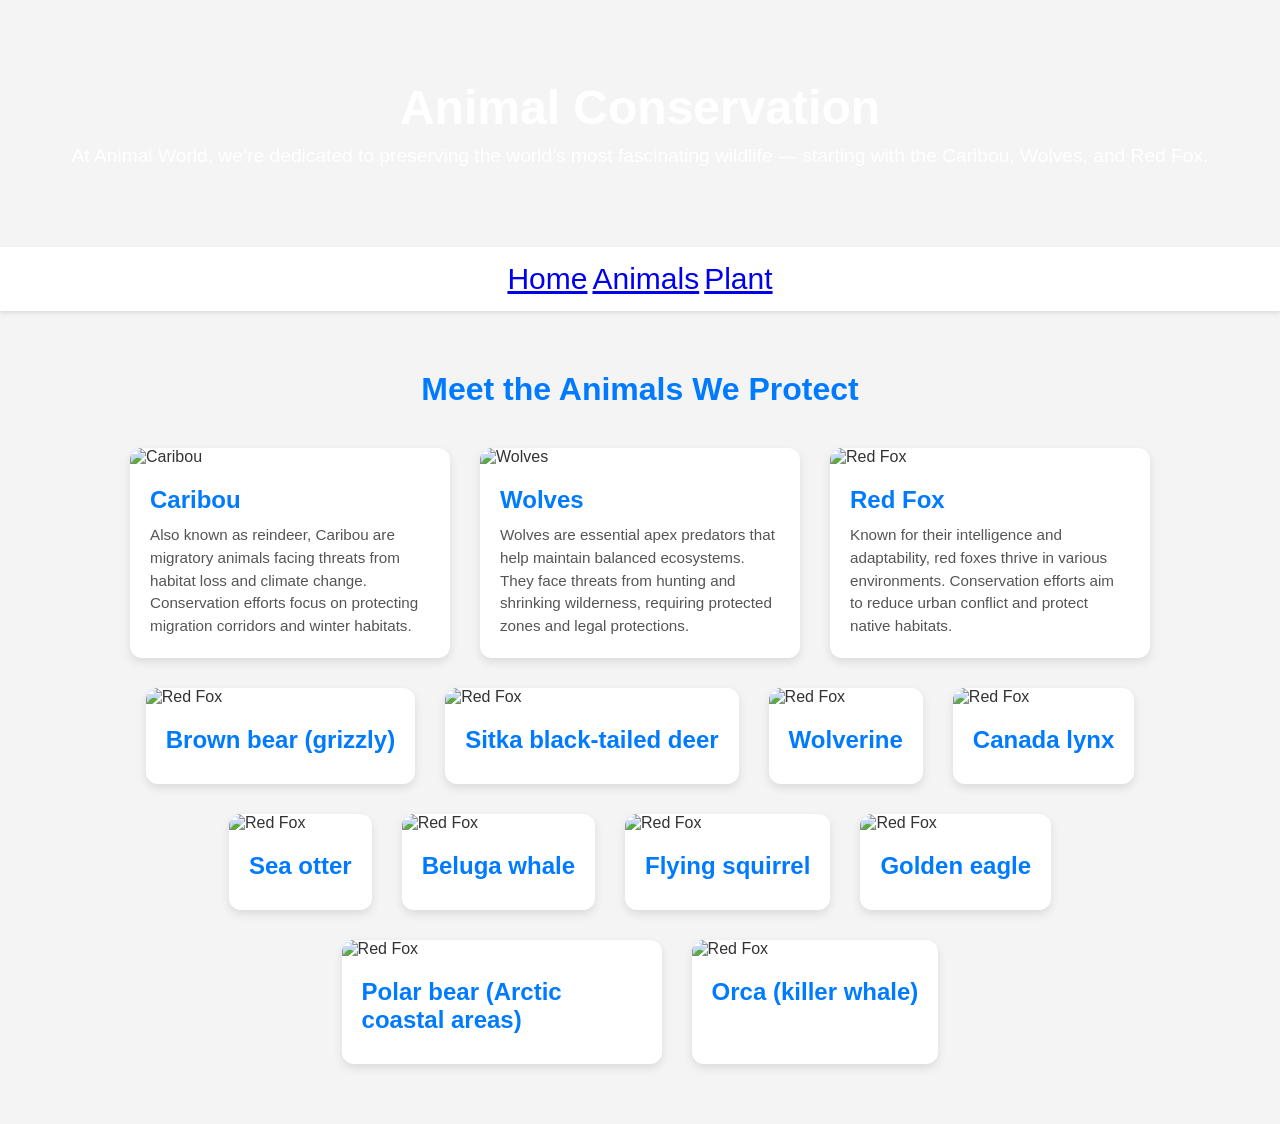
==== animals.html @ 31cdc539 "Update animals.html" ====
<!DOCTYPE html>
<html lang="en">
<head>
  <meta charset="UTF-8" />
  <meta name="viewport" content="width=device-width, initial-scale=1.0"/>
  <title>Animal | Alaska</title>
</head>
  <style>
    * {
      margin: 0;
      padding: 0;
      box-sizing: border-box;
    }

    nav {
      background-color: white;
      display: flex;
      justify-content: center;
      padding: 15px;
      gap: 5px;
      font-size: 30px;
      text-decoration: none;
      box-shadow: 0 2px 4px rgba(0,0,0,0.1);
    }

    body {
      font-family: 'Segoe UI', Tahoma, Geneva, Verdana, sans-serif;
      background-color: #f4f4f4;
      color: #333;
    }

    header {
      background: url('https://wallpaperaccess.com/full/6371970.jpg') center/cover no-repeat;
      color: white;
      padding: 80px 20px;
      text-align: center;
    }

    header h1 {
      font-size: 3rem;
      margin-bottom: 10px;
    }

    header p {
      font-size: 1.2rem;
    }

    .section {
      padding: 60px 20px;
      max-width: 1100px;
      margin: auto;
    }

    .section h2 {
      font-size: 2rem;
      color: #007BFF;
      text-align: center;
      margin-bottom: 40px;
    }

    .animal-cards {
      display: flex;
      flex-wrap: wrap;
      gap: 30px;
      justify-content: center;
    }

    .card {
      background-color: white;
      border-radius: 12px;
      box-shadow: 0 4px 10px rgba(0, 0, 0, 0.1);
      overflow: hidden;
      max-width: 320px;
    }


    .card img {
      width: 100%;
      height: 200px;
      object-fit: cover;
    }

    .card-content {
      padding: 20px;
    }

    .card-content h3 {
      color: #007BFF;
      margin-bottom: 10px;
      font-size: 1.5rem;
    }

    .card-content p {
      color: #555;
      font-size: 0.95rem;
      line-height: 1.5;
    }

    footer {
      background-color: #007BFF;
      color: white;
      text-align: center;
      padding: 20px;
      margin-top: 60px;
    }

    @media (max-width: 768px) {
      .card {
        max-width: 90%;
      }

      header h1 {
        font-size: 2.2rem;
      }
    }
  </style>
<body>

  <header>
    <h1>Animal Conservation</h1>
    <p>At Animal World, we’re dedicated to preserving the world’s most fascinating wildlife — starting with the Caribou, Wolves, and Red Fox.</p>
  </header>

   <nav>
    <a href="index.html">Home</a>
    <a href="animals.html">Animals</a>
    <a href="plants.html">Plant</a>
  </nav>
  <section class="section">
    <h2>Meet the Animals We Protect</h2>
    <div class="animal-cards">

      <!-- Caribou -->
      <div class="card">
        <img src="https://static01.nyt.com/images/2016/10/01/science/01CARIBOU3/01CARIBOU3-superJumbo.jpg" alt="Caribou">
        <div class="card-content">
          <h3>Caribou</h3>
          <p>Also known as reindeer, Caribou are migratory animals facing threats from habitat loss and climate change. Conservation efforts focus on protecting migration corridors and winter habitats.</p>
        </div>
      </div>

      <!-- Wolves -->
      <div class="card">
        <img src="https://cdn.pixabay.com/photo/2023/07/22/05/50/wolf-8142720_1280.png" alt="Wolves">
        <div class="card-content">
          <h3>Wolves</h3>
          <p>Wolves are essential apex predators that help maintain balanced ecosystems. They face threats from hunting and shrinking wilderness, requiring protected zones and legal protections.</p>
        </div>
      </div>

      <!-- Red Fox -->
      <div class="card">
        <img src="https://cangeo-media-library.s3.amazonaws.com/s3fs-public/images/web_articles/article_images/2996/urbanfox_feb11.jpg" alt="Red Fox">
        <div class="card-content">
          <h3>Red Fox</h3>
          <p>Known for their intelligence and adaptability, red foxes thrive in various environments. Conservation efforts aim to reduce urban conflict and protect native habitats.</p>
        </div>
      </div>
       <!-- Lion -->
      <div class="card">
        <img src="https://www.jessleephotos.com/images/xl/Alaska-Brown-Bear-41934.jpg" alt="Red Fox">
        <div class="card-content">
          <h3>Brown bear (grizzly)</h3>
          <p></p>
        </div>
      </div>
         <!-- Elephant -->
       <div class="card">
        <img src="https://uploads.alaska.org/suppliers/activities/A/alaska-wildlife-conservation-center/_1600xAUTO_crop_center-center_65_none/Deer-Photo-alaska-untitled.jpg" alt="Red Fox">
        <div class="card-content">
          <h3>Sitka black-tailed deer</h3>
          <p></p>
        </div>
      </div>
       <!-- Dolphin -->
       <div class="card">
        <img src="https://cdn.britannica.com/32/193032-050-C92D7C5E/Wolverine.jpg" alt="Red Fox">
        <div class="card-content">
          <h3>Wolverine</h3>
          <p></p>
        </div>
      </div>
      <!-- Giraffe -->
       <div class="card">
        <img src="https://biogenus.ca/wp-content/uploads/2018/01/lynx-du-canada-biogenus-1.jpg" alt="Red Fox">
        <div class="card-content">
          <h3>Canada lynx</h3>
          <p></p>
        </div>
      </div>
      <!-- Tiger -->
       <div class="card">
        <img src="https://tse4.mm.bing.net/th/id/OIP.Ovnk9R7Os-u9JIUzHKbbIgHaFT?rs=1&pid=ImgDetMain&o=7&rm=3" alt="Red Fox">
        <div class="card-content">
          <h3>Sea otter</h3>
          <p></p>
        </div>
      </div>
      <!-- Penguin -->
       <div class="card">
        <img src="https://th.bing.com/th/id/R.25cbe1914d8253316f32c6964cafcf44?rik=Ju%2bklzM0HAY4Yw&pid=ImgRaw&r=0" alt="Red Fox">
        <div class="card-content">
          <h3>Beluga whale</h3>
          <p></p>
        </div>
      </div>
      <!-- Gorilla -->
       <div class="card">
        <img src="https://d.newsweek.com/en/full/1311423/pink-squirrel-flying-squirrel-new-world-flying-squirrel-biology-north-america.jpg" alt="Red Fox">
        <div class="card-content">
          <h3>Flying squirrel</h3>
          <p></p>
        </div>
      </div>
      <!-- Kangaroo -->
       <div class="card">
        <img src="https://images.pexels.com/photos/39364/golden-eagle-adler-bird-raptor-39364.jpeg?cs=srgb&dl=pexels-pixabay-39364.jpg&fm=jpg" alt="Red Fox">
        <div class="card-content">
          <h3>Golden eagle</h3>
          <p></p>
        </div>
      </div>
           <!-- Zebra -->
       <div class="card">
        <img src="https://img.freepik.com/premium-photo/polar-bear-antarctica_691609-707.jpg?w=2000" alt="Red Fox">
        <div class="card-content">
          <h3>Polar bear (Arctic coastal areas)</h3>
          <p></p>
        </div>
      </div>
           <!-- Panda -->
       <div class="card">
        <img src="https://animalfactguide.com/wp-content/uploads/2024/01/orca-close.jpg" alt="Red Fox">
        <div class="card-content">
          <h3>Orca (killer whale)</h3>
          <p></p>
        </div>
      </div>

    </div>
  </section>

</body>
</html>
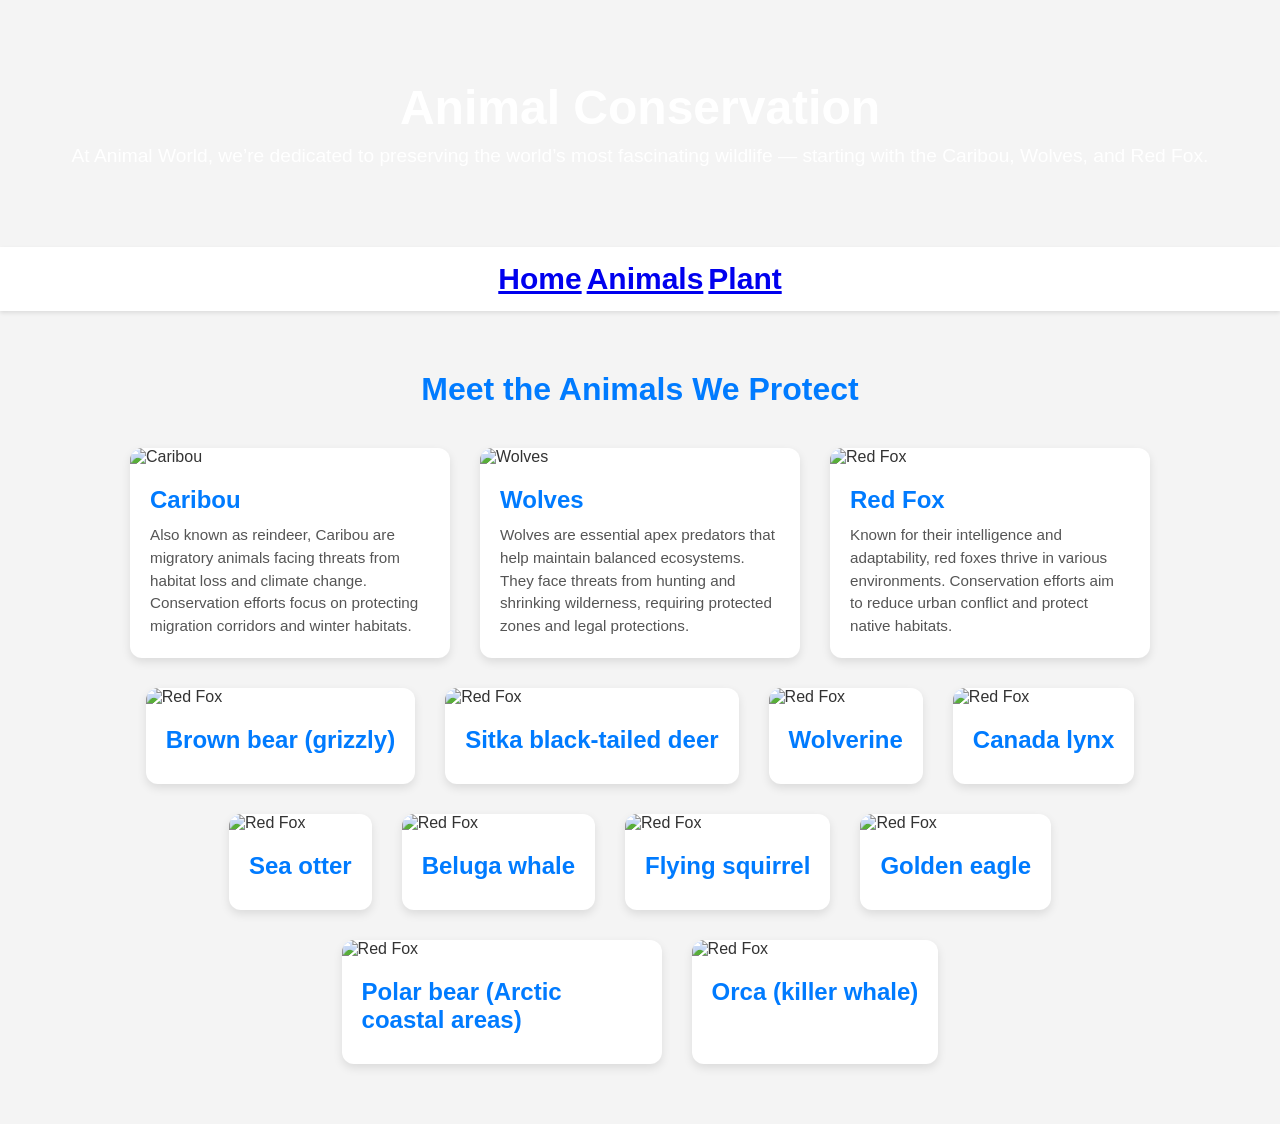
==== commit 0da6dc5e: "Update animals.html" ====
--- a/animals.html
+++ b/animals.html
@@ -20,7 +20,9 @@
       gap: 5px;
       font-size: 30px;
       text-decoration: none;
+      text-decoration-color: blue;
       box-shadow: 0 2px 4px rgba(0,0,0,0.1);
+      font-weight: bold;
     }
 
     body {
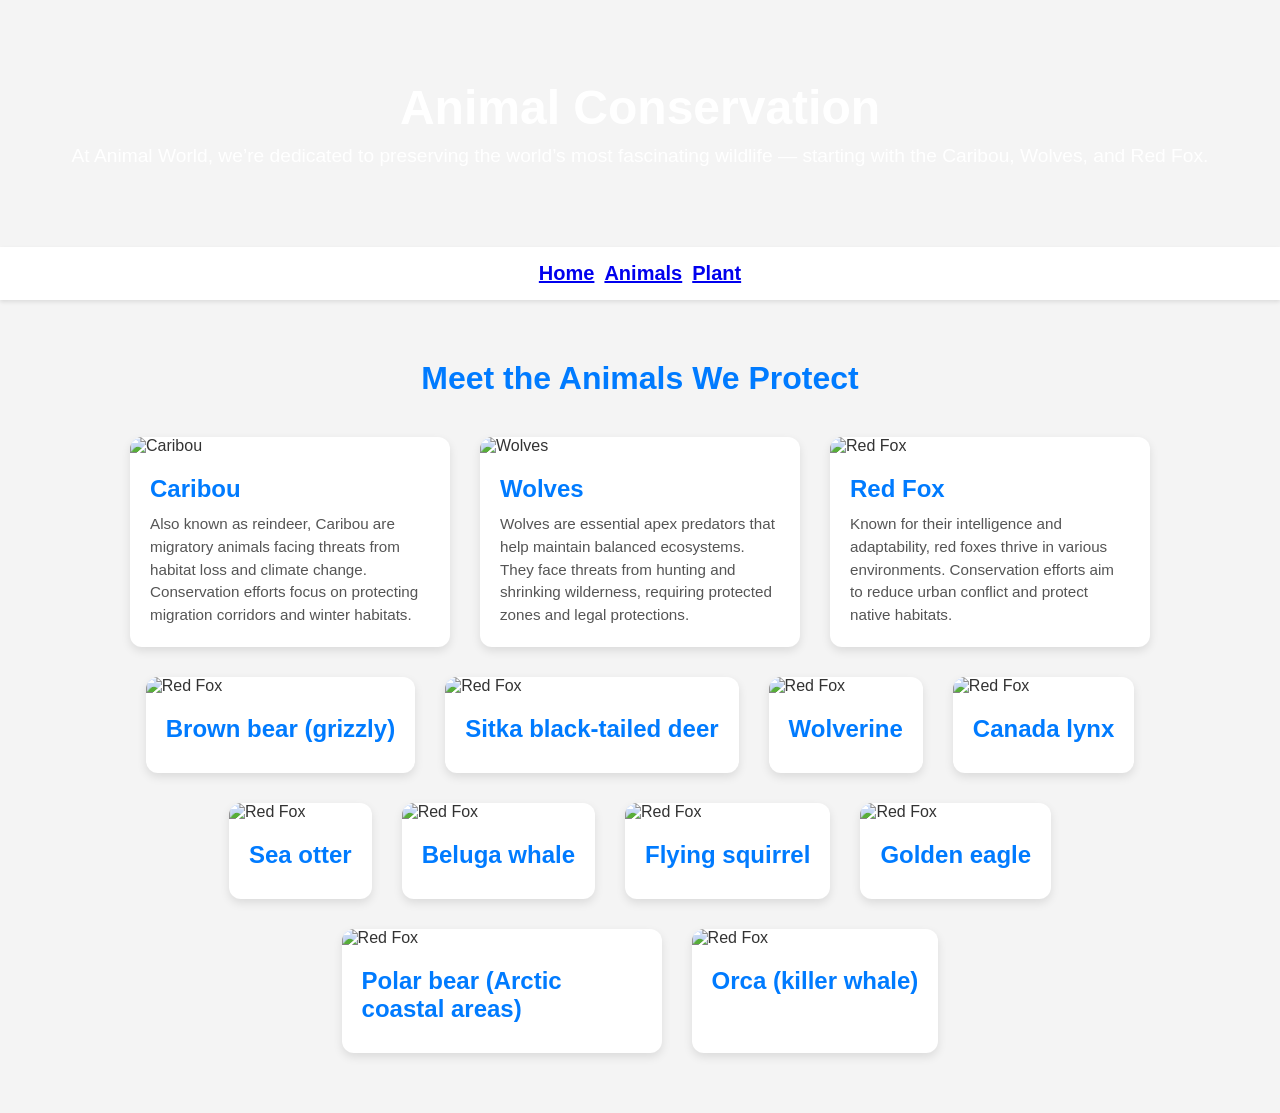
==== commit 2411d5e0: "Update animals.html" ====
--- a/animals.html
+++ b/animals.html
@@ -12,13 +12,13 @@
       box-sizing: border-box;
     }
 
-    nav {
+    nav, a:visited {
       background-color: white;
       display: flex;
       justify-content: center;
       padding: 15px;
-      gap: 5px;
-      font-size: 30px;
+      gap: 10px;
+      font-size: 20px;
       text-decoration: none;
       text-decoration-color: blue;
       box-shadow: 0 2px 4px rgba(0,0,0,0.1);
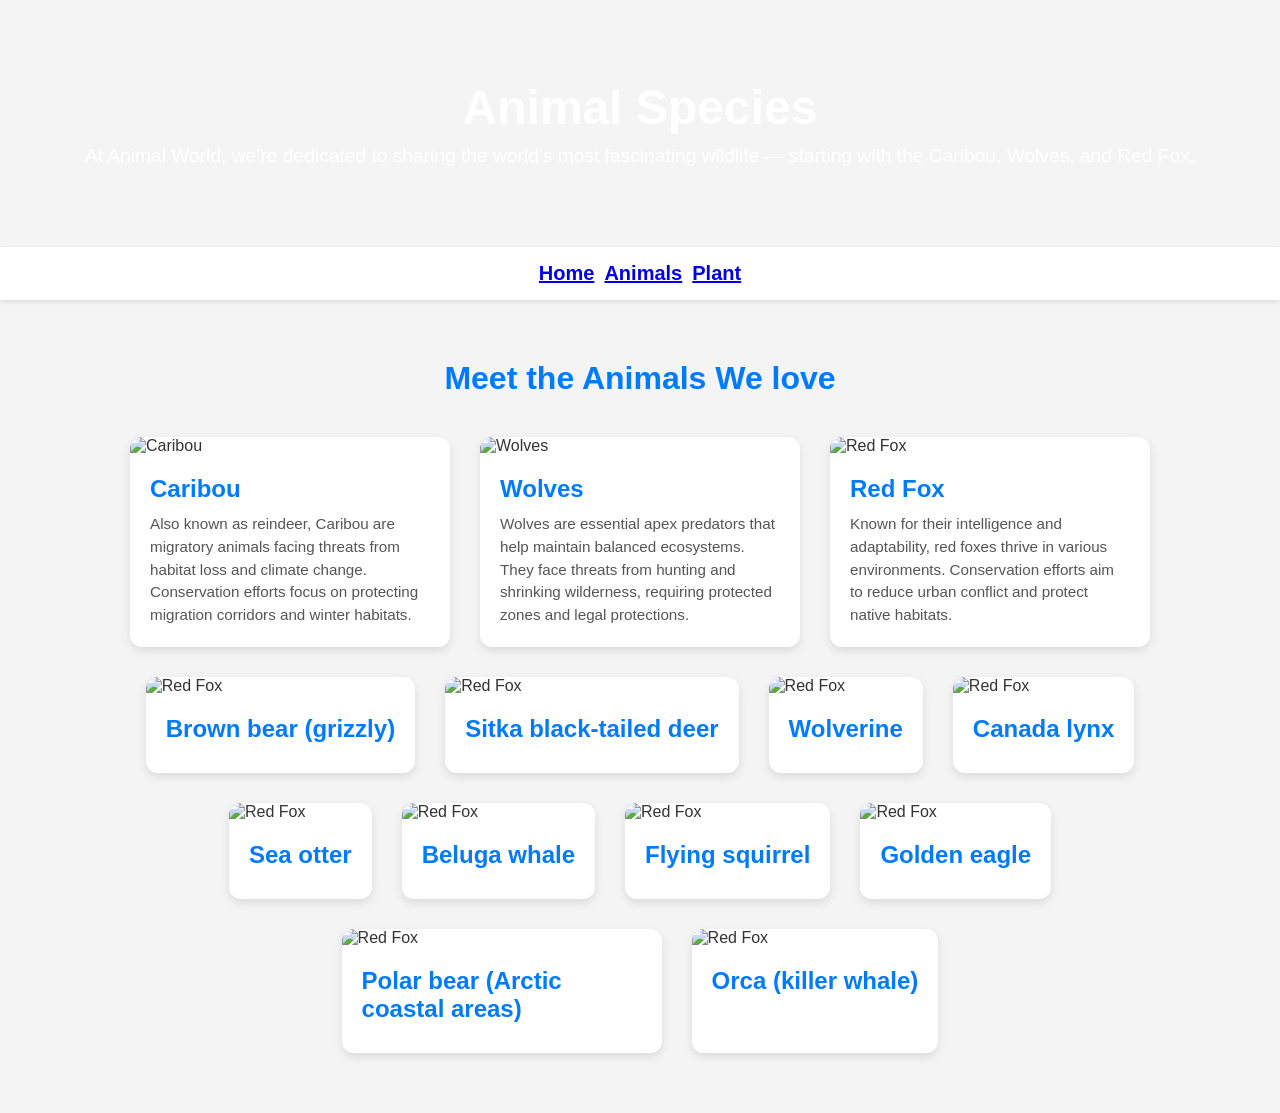
==== commit 3b6430c0: "Update animals.html" ====
--- a/animals.html
+++ b/animals.html
@@ -119,8 +119,8 @@
 <body>
 
   <header>
-    <h1>Animal Conservation</h1>
-    <p>At Animal World, we’re dedicated to preserving the world’s most fascinating wildlife — starting with the Caribou, Wolves, and Red Fox.</p>
+    <h1>Animal Species</h1>
+    <p>At Animal World, we’re dedicated to sharing the world’s most fascinating wildlife — starting with the Caribou, Wolves, and Red Fox.</p>
   </header>
 
    <nav>
@@ -129,7 +129,7 @@
     <a href="plants.html">Plant</a>
   </nav>
   <section class="section">
-    <h2>Meet the Animals We Protect</h2>
+    <h2>Meet the Animals We love</h2>
     <div class="animal-cards">
 
       <!-- Caribou -->
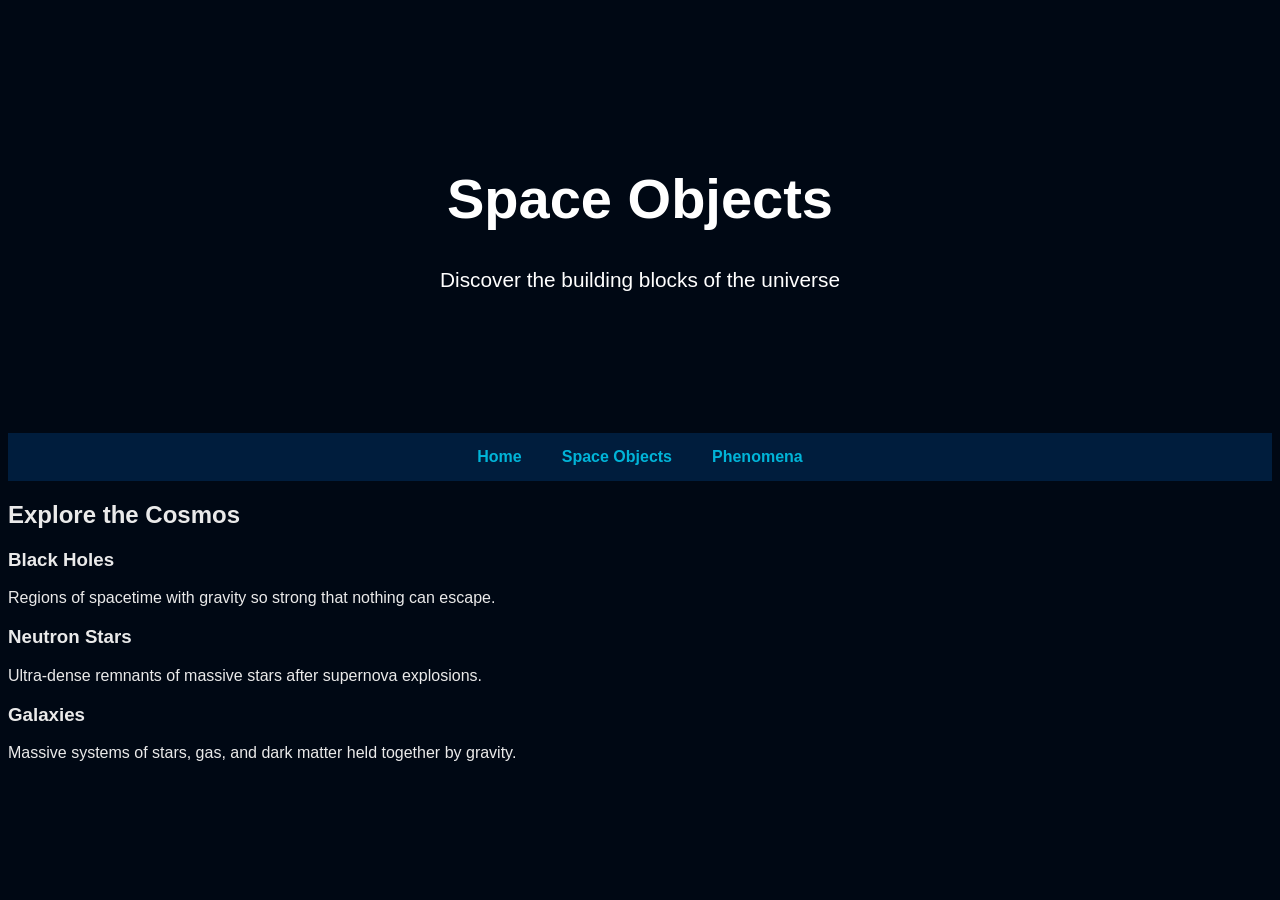
==== commit 6647f468: "Update animals.html" ====
--- a/animals.html
+++ b/animals.html
@@ -1,247 +1,43 @@
 <!DOCTYPE html>
 <html lang="en">
 <head>
-  <meta charset="UTF-8" />
-  <meta name="viewport" content="width=device-width, initial-scale=1.0"/>
-  <title>Animal | Alaska</title>
+<meta charset="UTF-8">
+<title>Space Objects</title>
+<link rel="stylesheet" href="style.css">
 </head>
-  <style>
-    * {
-      margin: 0;
-      padding: 0;
-      box-sizing: border-box;
-    }
 
-    nav, a:visited {
-      background-color: white;
-      display: flex;
-      justify-content: center;
-      padding: 15px;
-      gap: 10px;
-      font-size: 20px;
-      text-decoration: none;
-      text-decoration-color: blue;
-      box-shadow: 0 2px 4px rgba(0,0,0,0.1);
-      font-weight: bold;
-    }
-
-    body {
-      font-family: 'Segoe UI', Tahoma, Geneva, Verdana, sans-serif;
-      background-color: #f4f4f4;
-      color: #333;
-    }
-
-    header {
-      background: url('https://wallpaperaccess.com/full/6371970.jpg') center/cover no-repeat;
-      color: white;
-      padding: 80px 20px;
-      text-align: center;
-    }
-
-    header h1 {
-      font-size: 3rem;
-      margin-bottom: 10px;
-    }
-
-    header p {
-      font-size: 1.2rem;
-    }
-
-    .section {
-      padding: 60px 20px;
-      max-width: 1100px;
-      margin: auto;
-    }
-
-    .section h2 {
-      font-size: 2rem;
-      color: #007BFF;
-      text-align: center;
-      margin-bottom: 40px;
-    }
-
-    .animal-cards {
-      display: flex;
-      flex-wrap: wrap;
-      gap: 30px;
-      justify-content: center;
-    }
-
-    .card {
-      background-color: white;
-      border-radius: 12px;
-      box-shadow: 0 4px 10px rgba(0, 0, 0, 0.1);
-      overflow: hidden;
-      max-width: 320px;
-    }
-
-
-    .card img {
-      width: 100%;
-      height: 200px;
-      object-fit: cover;
-    }
-
-    .card-content {
-      padding: 20px;
-    }
-
-    .card-content h3 {
-      color: #007BFF;
-      margin-bottom: 10px;
-      font-size: 1.5rem;
-    }
-
-    .card-content p {
-      color: #555;
-      font-size: 0.95rem;
-      line-height: 1.5;
-    }
-
-    footer {
-      background-color: #007BFF;
-      color: white;
-      text-align: center;
-      padding: 20px;
-      margin-top: 60px;
-    }
-
-    @media (max-width: 768px) {
-      .card {
-        max-width: 90%;
-      }
-
-      header h1 {
-        font-size: 2.2rem;
-      }
-    }
-  </style>
 <body>
 
-  <header>
-    <h1>Animal Species</h1>
-    <p>At Animal World, we’re dedicated to sharing the world’s most fascinating wildlife — starting with the Caribou, Wolves, and Red Fox.</p>
-  </header>
+<header>
+  <h1>Space Objects</h1>
+  <p>Discover the building blocks of the universe</p>
+</header>
 
-   <nav>
-    <a href="index.html">Home</a>
-    <a href="animals.html">Animals</a>
-    <a href="plants.html">Plant</a>
-  </nav>
-  <section class="section">
-    <h2>Meet the Animals We love</h2>
-    <div class="animal-cards">
+<nav>
+  <a href="index.html">Home</a>
+  <a href="space-objects.html">Space Objects</a>
+  <a href="phenomena.html">Phenomena</a>
+</nav>
 
-      <!-- Caribou -->
-      <div class="card">
-        <img src="https://static01.nyt.com/images/2016/10/01/science/01CARIBOU3/01CARIBOU3-superJumbo.jpg" alt="Caribou">
-        <div class="card-content">
-          <h3>Caribou</h3>
-          <p>Also known as reindeer, Caribou are migratory animals facing threats from habitat loss and climate change. Conservation efforts focus on protecting migration corridors and winter habitats.</p>
-        </div>
-      </div>
+<section class="section">
+  <h2>Explore the Cosmos</h2>
 
-      <!-- Wolves -->
-      <div class="card">
-        <img src="https://cdn.pixabay.com/photo/2023/07/22/05/50/wolf-8142720_1280.png" alt="Wolves">
-        <div class="card-content">
-          <h3>Wolves</h3>
-          <p>Wolves are essential apex predators that help maintain balanced ecosystems. They face threats from hunting and shrinking wilderness, requiring protected zones and legal protections.</p>
-        </div>
-      </div>
+  <div class="card">
+    <h3>Black Holes</h3>
+    <p>Regions of spacetime with gravity so strong that nothing can escape.</p>
+  </div>
 
-      <!-- Red Fox -->
-      <div class="card">
-        <img src="https://cangeo-media-library.s3.amazonaws.com/s3fs-public/images/web_articles/article_images/2996/urbanfox_feb11.jpg" alt="Red Fox">
-        <div class="card-content">
-          <h3>Red Fox</h3>
-          <p>Known for their intelligence and adaptability, red foxes thrive in various environments. Conservation efforts aim to reduce urban conflict and protect native habitats.</p>
-        </div>
-      </div>
-       <!-- Lion -->
-      <div class="card">
-        <img src="https://www.jessleephotos.com/images/xl/Alaska-Brown-Bear-41934.jpg" alt="Red Fox">
-        <div class="card-content">
-          <h3>Brown bear (grizzly)</h3>
-          <p></p>
-        </div>
-      </div>
-         <!-- Elephant -->
-       <div class="card">
-        <img src="https://uploads.alaska.org/suppliers/activities/A/alaska-wildlife-conservation-center/_1600xAUTO_crop_center-center_65_none/Deer-Photo-alaska-untitled.jpg" alt="Red Fox">
-        <div class="card-content">
-          <h3>Sitka black-tailed deer</h3>
-          <p></p>
-        </div>
-      </div>
-       <!-- Dolphin -->
-       <div class="card">
-        <img src="https://cdn.britannica.com/32/193032-050-C92D7C5E/Wolverine.jpg" alt="Red Fox">
-        <div class="card-content">
-          <h3>Wolverine</h3>
-          <p></p>
-        </div>
-      </div>
-      <!-- Giraffe -->
-       <div class="card">
-        <img src="https://biogenus.ca/wp-content/uploads/2018/01/lynx-du-canada-biogenus-1.jpg" alt="Red Fox">
-        <div class="card-content">
-          <h3>Canada lynx</h3>
-          <p></p>
-        </div>
-      </div>
-      <!-- Tiger -->
-       <div class="card">
-        <img src="https://tse4.mm.bing.net/th/id/OIP.Ovnk9R7Os-u9JIUzHKbbIgHaFT?rs=1&pid=ImgDetMain&o=7&rm=3" alt="Red Fox">
-        <div class="card-content">
-          <h3>Sea otter</h3>
-          <p></p>
-        </div>
-      </div>
-      <!-- Penguin -->
-       <div class="card">
-        <img src="https://th.bing.com/th/id/R.25cbe1914d8253316f32c6964cafcf44?rik=Ju%2bklzM0HAY4Yw&pid=ImgRaw&r=0" alt="Red Fox">
-        <div class="card-content">
-          <h3>Beluga whale</h3>
-          <p></p>
-        </div>
-      </div>
-      <!-- Gorilla -->
-       <div class="card">
-        <img src="https://d.newsweek.com/en/full/1311423/pink-squirrel-flying-squirrel-new-world-flying-squirrel-biology-north-america.jpg" alt="Red Fox">
-        <div class="card-content">
-          <h3>Flying squirrel</h3>
-          <p></p>
-        </div>
-      </div>
-      <!-- Kangaroo -->
-       <div class="card">
-        <img src="https://images.pexels.com/photos/39364/golden-eagle-adler-bird-raptor-39364.jpeg?cs=srgb&dl=pexels-pixabay-39364.jpg&fm=jpg" alt="Red Fox">
-        <div class="card-content">
-          <h3>Golden eagle</h3>
-          <p></p>
-        </div>
-      </div>
-           <!-- Zebra -->
-       <div class="card">
-        <img src="https://img.freepik.com/premium-photo/polar-bear-antarctica_691609-707.jpg?w=2000" alt="Red Fox">
-        <div class="card-content">
-          <h3>Polar bear (Arctic coastal areas)</h3>
-          <p></p>
-        </div>
-      </div>
-           <!-- Panda -->
-       <div class="card">
-        <img src="https://animalfactguide.com/wp-content/uploads/2024/01/orca-close.jpg" alt="Red Fox">
-        <div class="card-content">
-          <h3>Orca (killer whale)</h3>
-          <p></p>
-        </div>
-      </div>
+  <div class="card">
+    <h3>Neutron Stars</h3>
+    <p>Ultra-dense remnants of massive stars after supernova explosions.</p>
+  </div>
 
-    </div>
-  </section>
+  <div class="card">
+    <h3>Galaxies</h3>
+    <p>Massive systems of stars, gas, and dark matter held together by gravity.</p>
+  </div>
+
+</section>
 
 </body>
 </html>
-
--- a/style.css
+++ b/style.css
@@ -0,0 +1,57 @@
+ body {
+  font-family: 'Segoe UI', Tahoma, Geneva, Verdana, sans-serif;
+  color: #eaeaea;
+  background-color: #000814;
+  overflow-x: hidden;
+}
+
+/* HEADER */
+header {
+  background: url('https://images.unsplash.com/photo-1446776811953-b23d57bd21aa') center/cover no-repeat;
+  color: white;
+  text-align: center;
+  padding: 120px 20px;
+}
+
+header h1 {
+  font-size: 3.5rem;
+}
+
+header p {
+  font-size: 1.3rem;
+}
+
+/* NAV */
+nav {
+  background-color: #001d3d;
+  display: flex;
+  justify-content: center;
+  padding: 15px;
+}
+
+nav a {
+  color: #00b4d8;
+  margin: 0 20px;
+  text-decoration: none;
+  font-weight: bold;
+}
+
+nav a:hover {
+  color: #90e0ef;
+}
+
+/* INTRO */
+.intro {
+  padding: 60px 20px;
+  text-align: center;
+}
+
+.intro h2 {
+  color: #00b4d8;
+}
+
+footer {
+  background-color: #001d3d;
+  text-align: center;
+  padding: 20px;
+}
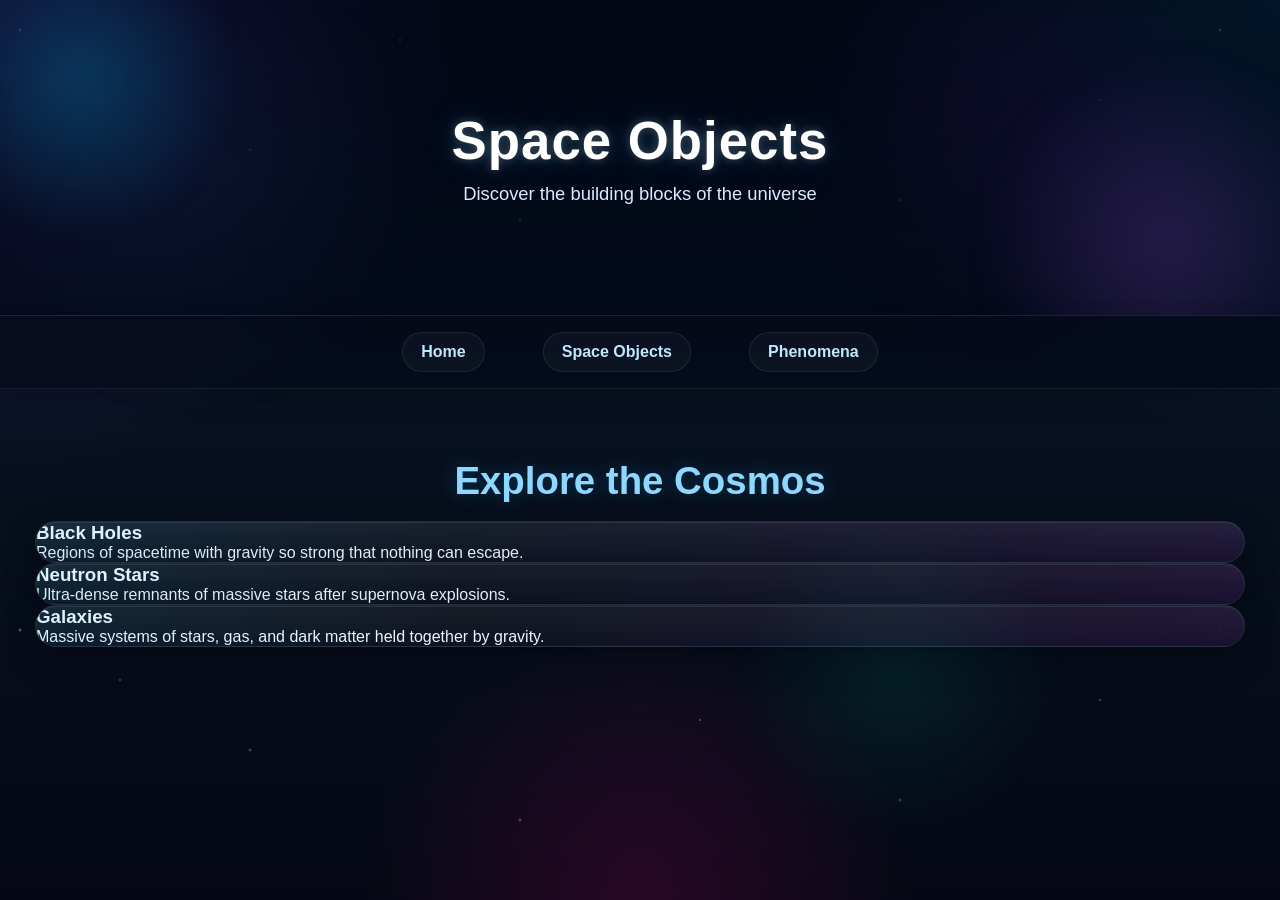
==== commit a7d184fc: "Update animals.html" ====
--- a/animals.html
+++ b/animals.html
@@ -5,7 +5,270 @@
 <title>Space Objects</title>
 <link rel="stylesheet" href="style.css">
 </head>
-
+<style>
+    * {
+      margin: 0;
+      padding: 0;
+      box-sizing: border-box;
+    }
+
+    body {
+      font-family: 'Segoe UI', Tahoma, Geneva, Verdana, sans-serif;
+      color: #edf6ff;
+      background:
+        radial-gradient(circle at top left, rgba(93, 63, 211, 0.35), transparent 30%),
+        radial-gradient(circle at top right, rgba(0, 183, 255, 0.18), transparent 28%),
+        radial-gradient(circle at bottom, rgba(255, 0, 140, 0.14), transparent 25%),
+        linear-gradient(180deg, #030712 0%, #081120 45%, #050814 100%);
+      min-height: 100vh;
+      overflow-x: hidden;
+      position: relative;
+    }
+
+    body::before,
+    body::after {
+      content: "";
+      position: fixed;
+      inset: 0;
+      pointer-events: none;
+      z-index: 0;
+    }
+
+    body::before {
+      background-image:
+        radial-gradient(2px 2px at 20px 30px, rgba(255,255,255,0.9), transparent),
+        radial-gradient(1.5px 1.5px at 120px 80px, rgba(255,255,255,0.7), transparent),
+        radial-gradient(2px 2px at 250px 150px, rgba(173,216,255,0.8), transparent),
+        radial-gradient(1.5px 1.5px at 400px 40px, rgba(255,255,255,0.85), transparent),
+        radial-gradient(2px 2px at 520px 220px, rgba(255,255,255,0.75), transparent),
+        radial-gradient(1.5px 1.5px at 700px 120px, rgba(255,255,255,0.8), transparent),
+        radial-gradient(2px 2px at 900px 200px, rgba(173,216,255,0.7), transparent),
+        radial-gradient(1.5px 1.5px at 1100px 100px, rgba(255,255,255,0.8), transparent);
+      background-size: 1200px 600px;
+      animation: twinkle 7s linear infinite;
+      opacity: 0.55;
+    }
+
+    body::after {
+      background:
+        radial-gradient(circle at 15% 20%, rgba(80, 150, 255, 0.12), transparent 18%),
+        radial-gradient(circle at 80% 15%, rgba(187, 0, 255, 0.12), transparent 18%),
+        radial-gradient(circle at 70% 75%, rgba(0, 255, 200, 0.08), transparent 15%);
+      filter: blur(10px);
+    }
+
+    @keyframes twinkle {
+      0% { transform: translateY(0px); opacity: 0.45; }
+      50% { opacity: 0.8; }
+      100% { transform: translateY(-10px); opacity: 0.45; }
+    }
+
+    header {
+      position: relative;
+      z-index: 1;
+      background:
+        linear-gradient(rgba(2, 8, 24, 0.55), rgba(2, 8, 24, 0.7)),
+        url('https://images.unsplash.com/photo-1462331940025-496dfbfc7564?auto=format&fit=crop&w=1600&q=80') center/cover no-repeat;
+      color: white;
+      padding: 110px 20px;
+      text-align: center;
+      overflow: hidden;
+      border-bottom: 1px solid rgba(255,255,255,0.1);
+      box-shadow: 0 10px 40px rgba(0,0,0,0.35);
+    }
+
+    header::before {
+      content: "";
+      position: absolute;
+      width: 320px;
+      height: 320px;
+      background: radial-gradient(circle, rgba(0, 191, 255, 0.22), transparent 70%);
+      top: -80px;
+      left: -80px;
+      border-radius: 50%;
+      filter: blur(10px);
+    }
+
+    header::after {
+      content: "";
+      position: absolute;
+      width: 380px;
+      height: 380px;
+      background: radial-gradient(circle, rgba(157, 78, 221, 0.22), transparent 70%);
+      bottom: -120px;
+      right: -80px;
+      border-radius: 50%;
+      filter: blur(18px);
+    }
+
+    header h1 {
+      position: relative;
+      z-index: 1;
+      font-size: 3.3rem;
+      margin-bottom: 12px;
+      text-shadow: 0 0 10px rgba(255,255,255,0.25), 0 0 30px rgba(0,191,255,0.25);
+      letter-spacing: 1px;
+    }
+
+    header p {
+      position: relative;
+      z-index: 1;
+      font-size: 1.15rem;
+      max-width: 780px;
+      margin: 0 auto;
+      color: #d9ecff;
+    }
+
+    nav {
+      position: sticky;
+      top: 0;
+      z-index: 10;
+      display: flex;
+      justify-content: center;
+      gap: 18px;
+      padding: 16px 20px;
+      background: rgba(5, 10, 25, 0.72);
+      backdrop-filter: blur(12px);
+      border-bottom: 1px solid rgba(255,255,255,0.08);
+      box-shadow: 0 8px 25px rgba(0,0,0,0.2);
+    }
+
+    nav a {
+      color: #bfe7ff;
+      text-decoration: none;
+      font-size: 1rem;
+      font-weight: 600;
+      padding: 10px 18px;
+      border-radius: 999px;
+      border: 1px solid rgba(255,255,255,0.08);
+      transition: 0.3s ease;
+      background: rgba(255,255,255,0.03);
+    }
+
+    nav a:hover {
+      color: white;
+      background: rgba(0, 170, 255, 0.12);
+      border-color: rgba(0, 195, 255, 0.35);
+      box-shadow: 0 0 18px rgba(0, 183, 255, 0.25);
+      transform: translateY(-2px);
+    }
+
+    .section {
+      position: relative;
+      z-index: 1;
+      padding: 70px 20px 80px;
+      max-width: 1250px;
+      margin: auto;
+    }
+
+    .section h2 {
+      font-size: 2.4rem;
+      text-align: center;
+      margin-bottom: 18px;
+      color: #8ed8ff;
+      text-shadow: 0 0 18px rgba(0,183,255,0.25);
+    }
+
+    .section-intro {
+      max-width: 820px;
+      margin: 0 auto 45px;
+      text-align: center;
+      color: #c6d7ea;
+      line-height: 1.7;
+      font-size: 1.05rem;
+    }
+
+    .animal-cards {
+      display: grid;
+      grid-template-columns: repeat(auto-fit, minmax(260px, 1fr));
+      gap: 28px;
+    }
+
+    .card {
+      background: linear-gradient(180deg, rgba(255,255,255,0.08), rgba(255,255,255,0.03));
+      border: 1px solid rgba(150, 210, 255, 0.12);
+      border-radius: 22px;
+      overflow: hidden;
+      box-shadow:
+        0 10px 35px rgba(0,0,0,0.28),
+        inset 0 1px 0 rgba(255,255,255,0.08);
+      backdrop-filter: blur(12px);
+      transition: transform 0.35s ease, box-shadow 0.35s ease, border-color 0.35s ease;
+      position: relative;
+    }
+
+    .card::before {
+      content: "";
+      position: absolute;
+      inset: 0;
+      background: linear-gradient(135deg, rgba(0,191,255,0.08), transparent 35%, rgba(187, 0, 255, 0.08));
+      pointer-events: none;
+    }
+
+    .card:hover {
+      transform: translateY(-10px) scale(1.02);
+      border-color: rgba(0, 200, 255, 0.35);
+      box-shadow:
+        0 18px 45px rgba(0,0,0,0.38),
+        0 0 28px rgba(0, 183, 255, 0.14);
+    }
+
+    .card img {
+      width: 100%;
+      height: 210px;
+      object-fit: cover;
+      display: block;
+      filter: saturate(1.06) contrast(1.05);
+    }
+
+    .card-content {
+      padding: 22px;
+      position: relative;
+      z-index: 1;
+    }
+
+    .card-content h3 {
+      color: #8fd8ff;
+      margin-bottom: 12px;
+      font-size: 1.4rem;
+      text-shadow: 0 0 10px rgba(0,183,255,0.18);
+    }
+
+    .card-content p {
+      color: #d7e7f8;
+      font-size: 0.97rem;
+      line-height: 1.65;
+    }
+
+    footer {
+      position: relative;
+      z-index: 1;
+      text-align: center;
+      padding: 24px;
+      color: #b4c8dc;
+      border-top: 1px solid rgba(255,255,255,0.07);
+      background: rgba(0,0,0,0.15);
+      margin-top: 30px;
+    }
+
+    @media (max-width: 768px) {
+      header {
+        padding: 90px 18px;
+      }
+
+      header h1 {
+        font-size: 2.4rem;
+      }
+
+      .section h2 {
+        font-size: 2rem;
+      }
+
+      nav {
+        flex-wrap: wrap;
+      }
+    }
+  </style>
 <body>
 
 <header>
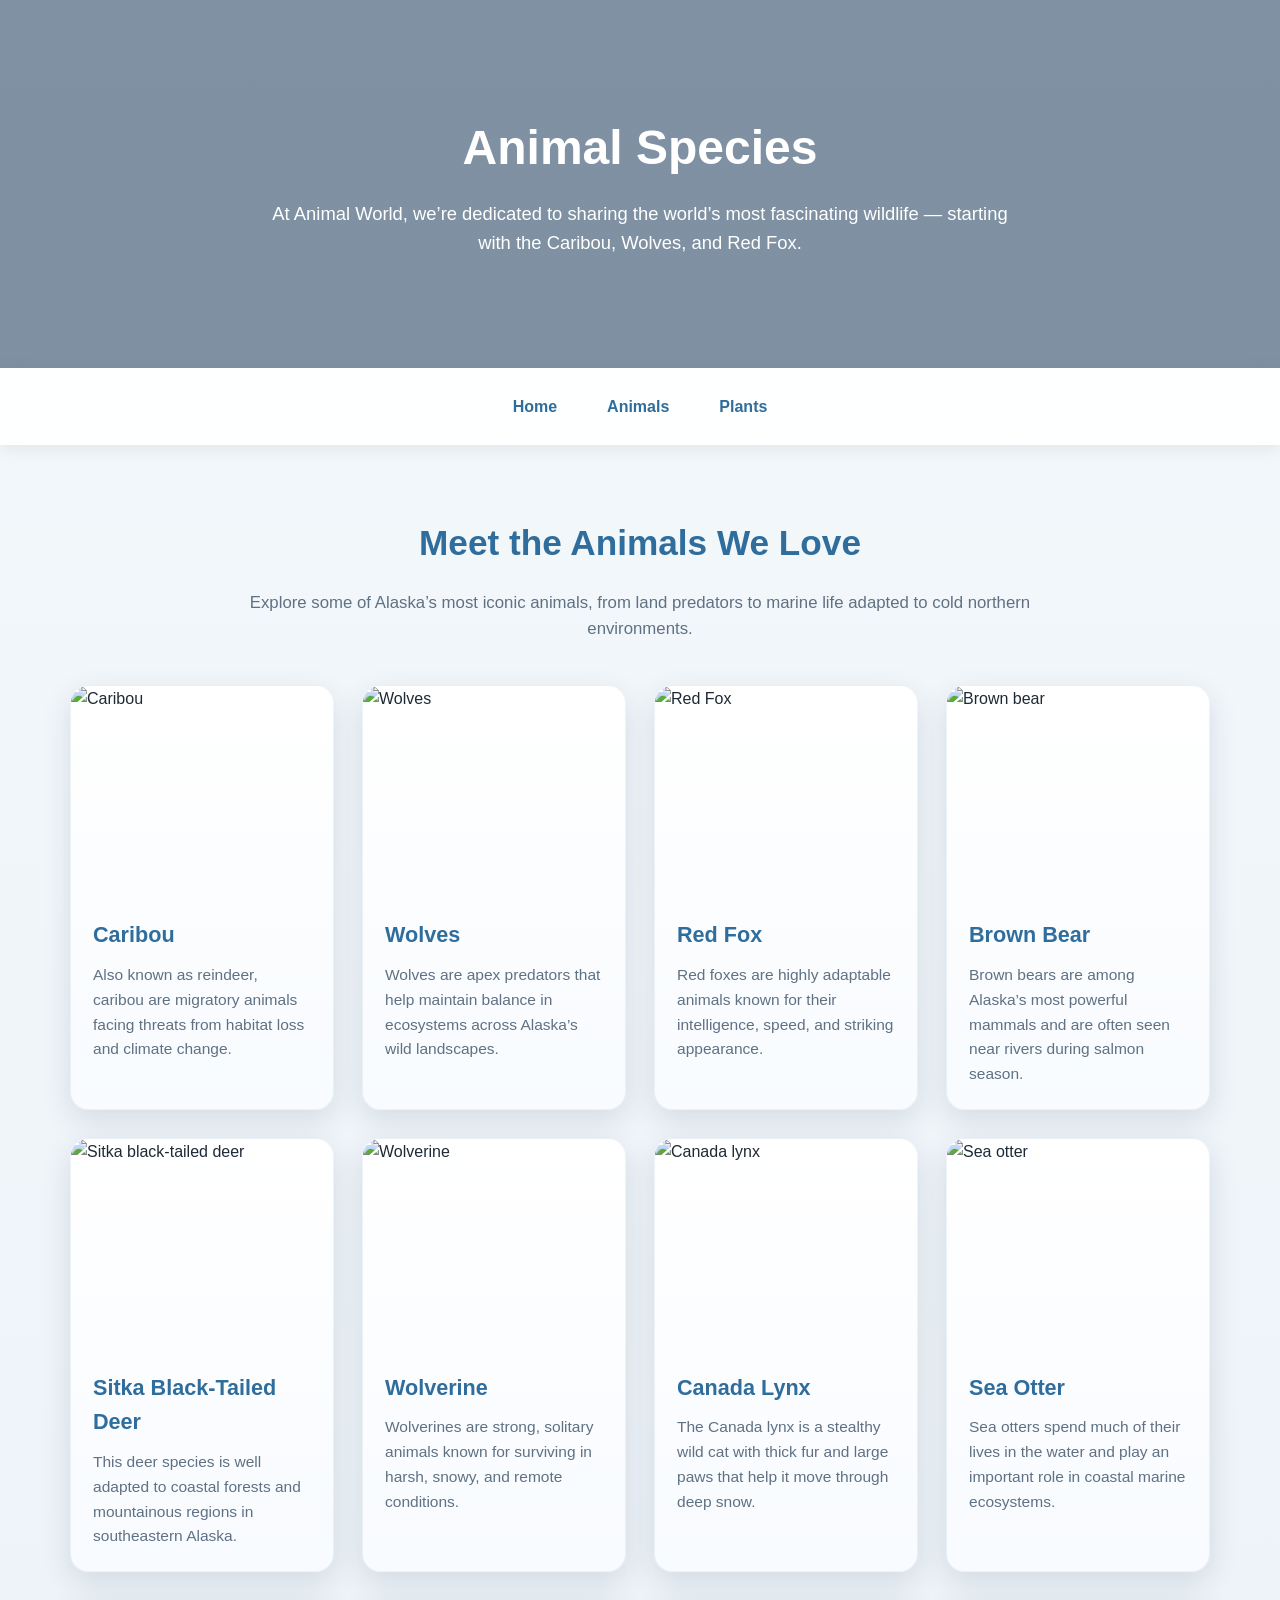
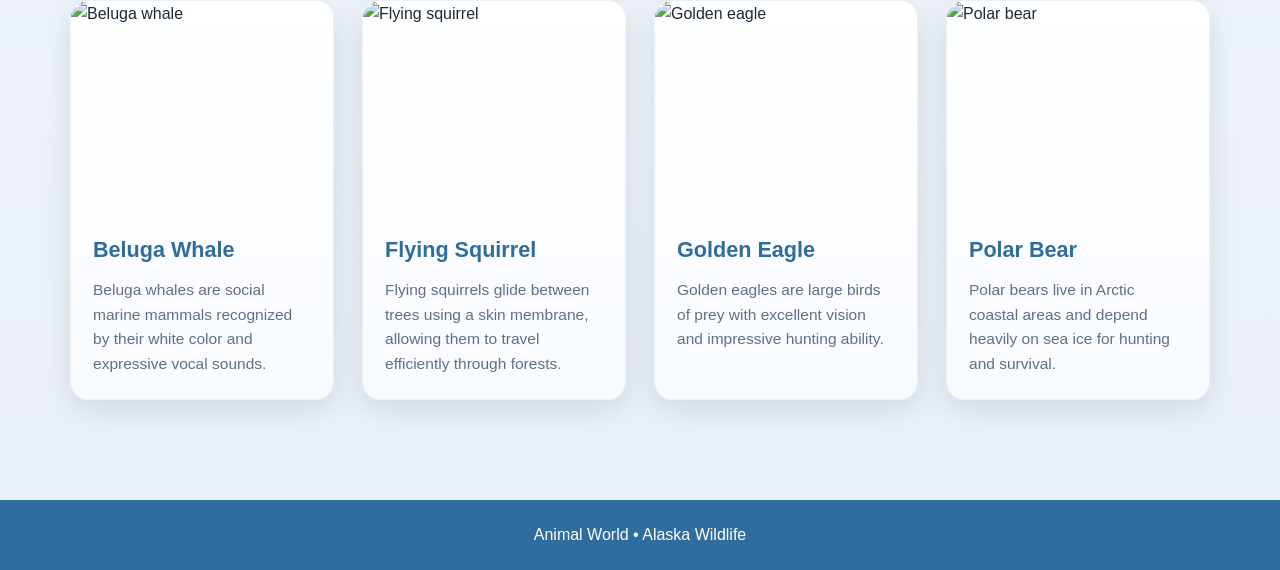
==== commit a78176f0: "Add files via upload" ====
--- a/animals.html
+++ b/animals.html
@@ -1,306 +1,130 @@
 <!DOCTYPE html>
 <html lang="en">
 <head>
-<meta charset="UTF-8">
-<title>Space Objects</title>
-<link rel="stylesheet" href="style.css">
+  <meta charset="UTF-8" />
+  <meta name="viewport" content="width=device-width, initial-scale=1.0"/>
+  <title>Animals | Alaska</title>
+  <link rel="stylesheet" href="style.css">
 </head>
-<style>
-    * {
-      margin: 0;
-      padding: 0;
-      box-sizing: border-box;
-    }
-
-    body {
-      font-family: 'Segoe UI', Tahoma, Geneva, Verdana, sans-serif;
-      color: #edf6ff;
-      background:
-        radial-gradient(circle at top left, rgba(93, 63, 211, 0.35), transparent 30%),
-        radial-gradient(circle at top right, rgba(0, 183, 255, 0.18), transparent 28%),
-        radial-gradient(circle at bottom, rgba(255, 0, 140, 0.14), transparent 25%),
-        linear-gradient(180deg, #030712 0%, #081120 45%, #050814 100%);
-      min-height: 100vh;
-      overflow-x: hidden;
-      position: relative;
-    }
-
-    body::before,
-    body::after {
-      content: "";
-      position: fixed;
-      inset: 0;
-      pointer-events: none;
-      z-index: 0;
-    }
-
-    body::before {
-      background-image:
-        radial-gradient(2px 2px at 20px 30px, rgba(255,255,255,0.9), transparent),
-        radial-gradient(1.5px 1.5px at 120px 80px, rgba(255,255,255,0.7), transparent),
-        radial-gradient(2px 2px at 250px 150px, rgba(173,216,255,0.8), transparent),
-        radial-gradient(1.5px 1.5px at 400px 40px, rgba(255,255,255,0.85), transparent),
-        radial-gradient(2px 2px at 520px 220px, rgba(255,255,255,0.75), transparent),
-        radial-gradient(1.5px 1.5px at 700px 120px, rgba(255,255,255,0.8), transparent),
-        radial-gradient(2px 2px at 900px 200px, rgba(173,216,255,0.7), transparent),
-        radial-gradient(1.5px 1.5px at 1100px 100px, rgba(255,255,255,0.8), transparent);
-      background-size: 1200px 600px;
-      animation: twinkle 7s linear infinite;
-      opacity: 0.55;
-    }
-
-    body::after {
-      background:
-        radial-gradient(circle at 15% 20%, rgba(80, 150, 255, 0.12), transparent 18%),
-        radial-gradient(circle at 80% 15%, rgba(187, 0, 255, 0.12), transparent 18%),
-        radial-gradient(circle at 70% 75%, rgba(0, 255, 200, 0.08), transparent 15%);
-      filter: blur(10px);
-    }
-
-    @keyframes twinkle {
-      0% { transform: translateY(0px); opacity: 0.45; }
-      50% { opacity: 0.8; }
-      100% { transform: translateY(-10px); opacity: 0.45; }
-    }
-
-    header {
-      position: relative;
-      z-index: 1;
-      background:
-        linear-gradient(rgba(2, 8, 24, 0.55), rgba(2, 8, 24, 0.7)),
-        url('https://images.unsplash.com/photo-1462331940025-496dfbfc7564?auto=format&fit=crop&w=1600&q=80') center/cover no-repeat;
-      color: white;
-      padding: 110px 20px;
-      text-align: center;
-      overflow: hidden;
-      border-bottom: 1px solid rgba(255,255,255,0.1);
-      box-shadow: 0 10px 40px rgba(0,0,0,0.35);
-    }
-
-    header::before {
-      content: "";
-      position: absolute;
-      width: 320px;
-      height: 320px;
-      background: radial-gradient(circle, rgba(0, 191, 255, 0.22), transparent 70%);
-      top: -80px;
-      left: -80px;
-      border-radius: 50%;
-      filter: blur(10px);
-    }
-
-    header::after {
-      content: "";
-      position: absolute;
-      width: 380px;
-      height: 380px;
-      background: radial-gradient(circle, rgba(157, 78, 221, 0.22), transparent 70%);
-      bottom: -120px;
-      right: -80px;
-      border-radius: 50%;
-      filter: blur(18px);
-    }
-
-    header h1 {
-      position: relative;
-      z-index: 1;
-      font-size: 3.3rem;
-      margin-bottom: 12px;
-      text-shadow: 0 0 10px rgba(255,255,255,0.25), 0 0 30px rgba(0,191,255,0.25);
-      letter-spacing: 1px;
-    }
-
-    header p {
-      position: relative;
-      z-index: 1;
-      font-size: 1.15rem;
-      max-width: 780px;
-      margin: 0 auto;
-      color: #d9ecff;
-    }
-
-    nav {
-      position: sticky;
-      top: 0;
-      z-index: 10;
-      display: flex;
-      justify-content: center;
-      gap: 18px;
-      padding: 16px 20px;
-      background: rgba(5, 10, 25, 0.72);
-      backdrop-filter: blur(12px);
-      border-bottom: 1px solid rgba(255,255,255,0.08);
-      box-shadow: 0 8px 25px rgba(0,0,0,0.2);
-    }
-
-    nav a {
-      color: #bfe7ff;
-      text-decoration: none;
-      font-size: 1rem;
-      font-weight: 600;
-      padding: 10px 18px;
-      border-radius: 999px;
-      border: 1px solid rgba(255,255,255,0.08);
-      transition: 0.3s ease;
-      background: rgba(255,255,255,0.03);
-    }
-
-    nav a:hover {
-      color: white;
-      background: rgba(0, 170, 255, 0.12);
-      border-color: rgba(0, 195, 255, 0.35);
-      box-shadow: 0 0 18px rgba(0, 183, 255, 0.25);
-      transform: translateY(-2px);
-    }
-
-    .section {
-      position: relative;
-      z-index: 1;
-      padding: 70px 20px 80px;
-      max-width: 1250px;
-      margin: auto;
-    }
-
-    .section h2 {
-      font-size: 2.4rem;
-      text-align: center;
-      margin-bottom: 18px;
-      color: #8ed8ff;
-      text-shadow: 0 0 18px rgba(0,183,255,0.25);
-    }
-
-    .section-intro {
-      max-width: 820px;
-      margin: 0 auto 45px;
-      text-align: center;
-      color: #c6d7ea;
-      line-height: 1.7;
-      font-size: 1.05rem;
-    }
-
-    .animal-cards {
-      display: grid;
-      grid-template-columns: repeat(auto-fit, minmax(260px, 1fr));
-      gap: 28px;
-    }
-
-    .card {
-      background: linear-gradient(180deg, rgba(255,255,255,0.08), rgba(255,255,255,0.03));
-      border: 1px solid rgba(150, 210, 255, 0.12);
-      border-radius: 22px;
-      overflow: hidden;
-      box-shadow:
-        0 10px 35px rgba(0,0,0,0.28),
-        inset 0 1px 0 rgba(255,255,255,0.08);
-      backdrop-filter: blur(12px);
-      transition: transform 0.35s ease, box-shadow 0.35s ease, border-color 0.35s ease;
-      position: relative;
-    }
-
-    .card::before {
-      content: "";
-      position: absolute;
-      inset: 0;
-      background: linear-gradient(135deg, rgba(0,191,255,0.08), transparent 35%, rgba(187, 0, 255, 0.08));
-      pointer-events: none;
-    }
-
-    .card:hover {
-      transform: translateY(-10px) scale(1.02);
-      border-color: rgba(0, 200, 255, 0.35);
-      box-shadow:
-        0 18px 45px rgba(0,0,0,0.38),
-        0 0 28px rgba(0, 183, 255, 0.14);
-    }
-
-    .card img {
-      width: 100%;
-      height: 210px;
-      object-fit: cover;
-      display: block;
-      filter: saturate(1.06) contrast(1.05);
-    }
-
-    .card-content {
-      padding: 22px;
-      position: relative;
-      z-index: 1;
-    }
-
-    .card-content h3 {
-      color: #8fd8ff;
-      margin-bottom: 12px;
-      font-size: 1.4rem;
-      text-shadow: 0 0 10px rgba(0,183,255,0.18);
-    }
-
-    .card-content p {
-      color: #d7e7f8;
-      font-size: 0.97rem;
-      line-height: 1.65;
-    }
-
-    footer {
-      position: relative;
-      z-index: 1;
-      text-align: center;
-      padding: 24px;
-      color: #b4c8dc;
-      border-top: 1px solid rgba(255,255,255,0.07);
-      background: rgba(0,0,0,0.15);
-      margin-top: 30px;
-    }
-
-    @media (max-width: 768px) {
-      header {
-        padding: 90px 18px;
-      }
-
-      header h1 {
-        font-size: 2.4rem;
-      }
-
-      .section h2 {
-        font-size: 2rem;
-      }
-
-      nav {
-        flex-wrap: wrap;
-      }
-    }
-  </style>
 <body>
 
-<header>
-  <h1>Space Objects</h1>
-  <p>Discover the building blocks of the universe</p>
-</header>
+  <header>
+    <h1>Animal Species</h1>
+    <p>At Animal World, we’re dedicated to sharing the world’s most fascinating wildlife — starting with the Caribou, Wolves, and Red Fox.</p>
+  </header>
 
-<nav>
-  <a href="index.html">Home</a>
-  <a href="space-objects.html">Space Objects</a>
-  <a href="phenomena.html">Phenomena</a>
-</nav>
+  <nav>
+    <a href="index.html">Home</a>
+    <a href="animals.html">Animals</a>
+    <a href="plants.html">Plants</a>
+  </nav>
 
-<section class="section">
-  <h2>Explore the Cosmos</h2>
+  <section class="section">
+    <h2>Meet the Animals We Love</h2>
+    <p class="section-intro">Explore some of Alaska’s most iconic animals, from land predators to marine life adapted to cold northern environments.</p>
 
-  <div class="card">
-    <h3>Black Holes</h3>
-    <p>Regions of spacetime with gravity so strong that nothing can escape.</p>
-  </div>
+    <div class="animal-cards">
+      <div class="card">
+        <img src="https://static01.nyt.com/images/2016/10/01/science/01CARIBOU3/01CARIBOU3-superJumbo.jpg" alt="Caribou">
+        <div class="card-content">
+          <h3>Caribou</h3>
+          <p>Also known as reindeer, caribou are migratory animals facing threats from habitat loss and climate change.</p>
+        </div>
+      </div>
 
-  <div class="card">
-    <h3>Neutron Stars</h3>
-    <p>Ultra-dense remnants of massive stars after supernova explosions.</p>
-  </div>
+      <div class="card">
+        <img src="https://cdn.pixabay.com/photo/2023/07/22/05/50/wolf-8142720_1280.png" alt="Wolves">
+        <div class="card-content">
+          <h3>Wolves</h3>
+          <p>Wolves are apex predators that help maintain balance in ecosystems across Alaska’s wild landscapes.</p>
+        </div>
+      </div>
 
-  <div class="card">
-    <h3>Galaxies</h3>
-    <p>Massive systems of stars, gas, and dark matter held together by gravity.</p>
-  </div>
+      <div class="card">
+        <img src="https://cangeo-media-library.s3.amazonaws.com/s3fs-public/images/web_articles/article_images/2996/urbanfox_feb11.jpg" alt="Red Fox">
+        <div class="card-content">
+          <h3>Red Fox</h3>
+          <p>Red foxes are highly adaptable animals known for their intelligence, speed, and striking appearance.</p>
+        </div>
+      </div>
 
-</section>
+      <div class="card">
+        <img src="https://www.jessleephotos.com/images/xl/Alaska-Brown-Bear-41934.jpg" alt="Brown bear">
+        <div class="card-content">
+          <h3>Brown Bear</h3>
+          <p>Brown bears are among Alaska’s most powerful mammals and are often seen near rivers during salmon season.</p>
+        </div>
+      </div>
+
+      <div class="card">
+        <img src="https://uploads.alaska.org/suppliers/activities/A/alaska-wildlife-conservation-center/_1600xAUTO_crop_center-center_65_none/Deer-Photo-alaska-untitled.jpg" alt="Sitka black-tailed deer">
+        <div class="card-content">
+          <h3>Sitka Black-Tailed Deer</h3>
+          <p>This deer species is well adapted to coastal forests and mountainous regions in southeastern Alaska.</p>
+        </div>
+      </div>
+
+      <div class="card">
+        <img src="https://cdn.britannica.com/32/193032-050-C92D7C5E/Wolverine.jpg" alt="Wolverine">
+        <div class="card-content">
+          <h3>Wolverine</h3>
+          <p>Wolverines are strong, solitary animals known for surviving in harsh, snowy, and remote conditions.</p>
+        </div>
+      </div>
+
+      <div class="card">
+        <img src="https://biogenus.ca/wp-content/uploads/2018/01/lynx-du-canada-biogenus-1.jpg" alt="Canada lynx">
+        <div class="card-content">
+          <h3>Canada Lynx</h3>
+          <p>The Canada lynx is a stealthy wild cat with thick fur and large paws that help it move through deep snow.</p>
+        </div>
+      </div>
+
+      <div class="card">
+        <img src="https://tse4.mm.bing.net/th/id/OIP.Ovnk9R7Os-u9JIUzHKbbIgHaFT?rs=1&pid=ImgDetMain&o=7&rm=3" alt="Sea otter">
+        <div class="card-content">
+          <h3>Sea Otter</h3>
+          <p>Sea otters spend much of their lives in the water and play an important role in coastal marine ecosystems.</p>
+        </div>
+      </div>
+
+      <div class="card">
+        <img src="https://th.bing.com/th/id/R.25cbe1914d8253316f32c6964cafcf44?rik=Ju%2bklzM0HAY4Yw&pid=ImgRaw&r=0" alt="Beluga whale">
+        <div class="card-content">
+          <h3>Beluga Whale</h3>
+          <p>Beluga whales are social marine mammals recognized by their white color and expressive vocal sounds.</p>
+        </div>
+      </div>
+
+      <div class="card">
+        <img src="https://d.newsweek.com/en/full/1311423/pink-squirrel-flying-squirrel-new-world-flying-squirrel-biology-north-america.jpg" alt="Flying squirrel">
+        <div class="card-content">
+          <h3>Flying Squirrel</h3>
+          <p>Flying squirrels glide between trees using a skin membrane, allowing them to travel efficiently through forests.</p>
+        </div>
+      </div>
+
+      <div class="card">
+        <img src="https://images.pexels.com/photos/39364/golden-eagle-adler-bird-raptor-39364.jpeg?cs=srgb&dl=pexels-pixabay-39364.jpg&fm=jpg" alt="Golden eagle">
+        <div class="card-content">
+          <h3>Golden Eagle</h3>
+          <p>Golden eagles are large birds of prey with excellent vision and impressive hunting ability.</p>
+        </div>
+      </div>
+
+      <div class="card">
+        <img src="https://img.freepik.com/premium-photo/polar-bear-antarctica_691609-707.jpg?w=2000" alt="Polar bear">
+        <div class="card-content">
+          <h3>Polar Bear</h3>
+          <p>Polar bears live in Arctic coastal areas and depend heavily on sea ice for hunting and survival.</p>
+        </div>
+      </div>
+    </div>
+  </section>
+
+  <footer>
+    <p>Animal World • Alaska Wildlife</p>
+  </footer>
 
 </body>
 </html>
--- a/style.css
+++ b/style.css
@@ -1,57 +1,166 @@
- body {
-  font-family: 'Segoe UI', Tahoma, Geneva, Verdana, sans-serif;
-  color: #eaeaea;
-  background-color: #000814;
-  overflow-x: hidden;
+* {
+  margin: 0;
+  padding: 0;
+  box-sizing: border-box;
 }
 
-/* HEADER */
+:root {
+  --bg: #eef3f8;
+  --surface: #ffffff;
+  --surface-2: #f8fbff;
+  --text: #1d2a36;
+  --muted: #5f7183;
+  --primary: #2f6d9c;
+  --primary-dark: #214e70;
+  --accent: #8fc4ea;
+  --shadow: 0 10px 30px rgba(16, 40, 64, 0.12);
+  --radius: 18px;
+}
+
+body {
+  font-family: 'Segoe UI', Tahoma, Geneva, Verdana, sans-serif;
+  background: linear-gradient(180deg, #f5f9fc 0%, #eaf1f7 100%);
+  color: var(--text);
+  overflow-x: hidden;
+  line-height: 1.6;
+}
+
 header {
-  background: url('https://images.unsplash.com/photo-1446776811953-b23d57bd21aa') center/cover no-repeat;
+  background: linear-gradient(rgba(30, 60, 90, 0.55), rgba(30, 60, 90, 0.55)),
+    url('https://images.unsplash.com/photo-1444703686981-a3abbc4d4fe3?auto=format&fit=crop&w=1600&q=80') center/cover no-repeat;
   color: white;
   text-align: center;
-  padding: 120px 20px;
+  padding: 110px 20px;
 }
 
 header h1 {
-  font-size: 3.5rem;
+  font-size: 3rem;
+  margin-bottom: 12px;
 }
 
 header p {
-  font-size: 1.3rem;
+  font-size: 1.15rem;
+  max-width: 760px;
+  margin: 0 auto;
 }
 
-/* NAV */
 nav {
-  background-color: #001d3d;
+  background: rgba(255, 255, 255, 0.96);
   display: flex;
   justify-content: center;
-  padding: 15px;
+  flex-wrap: wrap;
+  gap: 14px;
+  padding: 16px 20px;
+  box-shadow: 0 4px 18px rgba(0, 0, 0, 0.08);
 }
 
 nav a {
-  color: #00b4d8;
-  margin: 0 20px;
+  color: var(--primary);
   text-decoration: none;
-  font-weight: bold;
+  font-weight: 700;
+  padding: 10px 18px;
+  border-radius: 999px;
+  transition: 0.25s ease;
 }
 
 nav a:hover {
-  color: #90e0ef;
+  background: #e6f2fb;
+  color: var(--primary-dark);
 }
 
-/* INTRO */
+.intro,
+.section {
+  max-width: 1180px;
+  margin: 0 auto;
+  padding: 70px 20px;
+}
+
 .intro {
-  padding: 60px 20px;
   text-align: center;
 }
 
-.intro h2 {
-  color: #00b4d8;
+.intro h2,
+.section h2 {
+  font-size: 2.2rem;
+  color: var(--primary);
+  margin-bottom: 18px;
+  text-align: center;
+}
+
+.intro p,
+.section-intro {
+  max-width: 820px;
+  margin: 0 auto;
+  color: var(--muted);
+  font-size: 1.05rem;
+}
+
+.section-intro {
+  margin-bottom: 42px;
+  text-align: center;
+}
+
+.animal-cards {
+  display: grid;
+  grid-template-columns: repeat(auto-fit, minmax(260px, 1fr));
+  gap: 28px;
+}
+
+.card {
+  background: linear-gradient(180deg, var(--surface) 0%, var(--surface-2) 100%);
+  border-radius: var(--radius);
+  overflow: hidden;
+  box-shadow: var(--shadow);
+  transition: transform 0.28s ease, box-shadow 0.28s ease;
+  border: 1px solid rgba(47, 109, 156, 0.08);
+}
+
+.card:hover {
+  transform: translateY(-8px);
+  box-shadow: 0 18px 38px rgba(16, 40, 64, 0.16);
+}
+
+.card img {
+  width: 100%;
+  height: 210px;
+  object-fit: cover;
+  display: block;
+}
+
+.card-content {
+  padding: 22px;
+}
+
+.card-content h3 {
+  color: var(--primary);
+  font-size: 1.35rem;
+  margin-bottom: 10px;
+}
+
+.card-content p {
+  color: var(--muted);
+  font-size: 0.97rem;
 }
 
 footer {
-  background-color: #001d3d;
+  background: var(--primary);
+  color: white;
   text-align: center;
-  padding: 20px;
+  padding: 22px;
+  margin-top: 30px;
 }
+
+@media (max-width: 768px) {
+  header {
+    padding: 90px 18px;
+  }
+
+  header h1 {
+    font-size: 2.25rem;
+  }
+
+  .intro h2,
+  .section h2 {
+    font-size: 1.9rem;
+  }
+}
